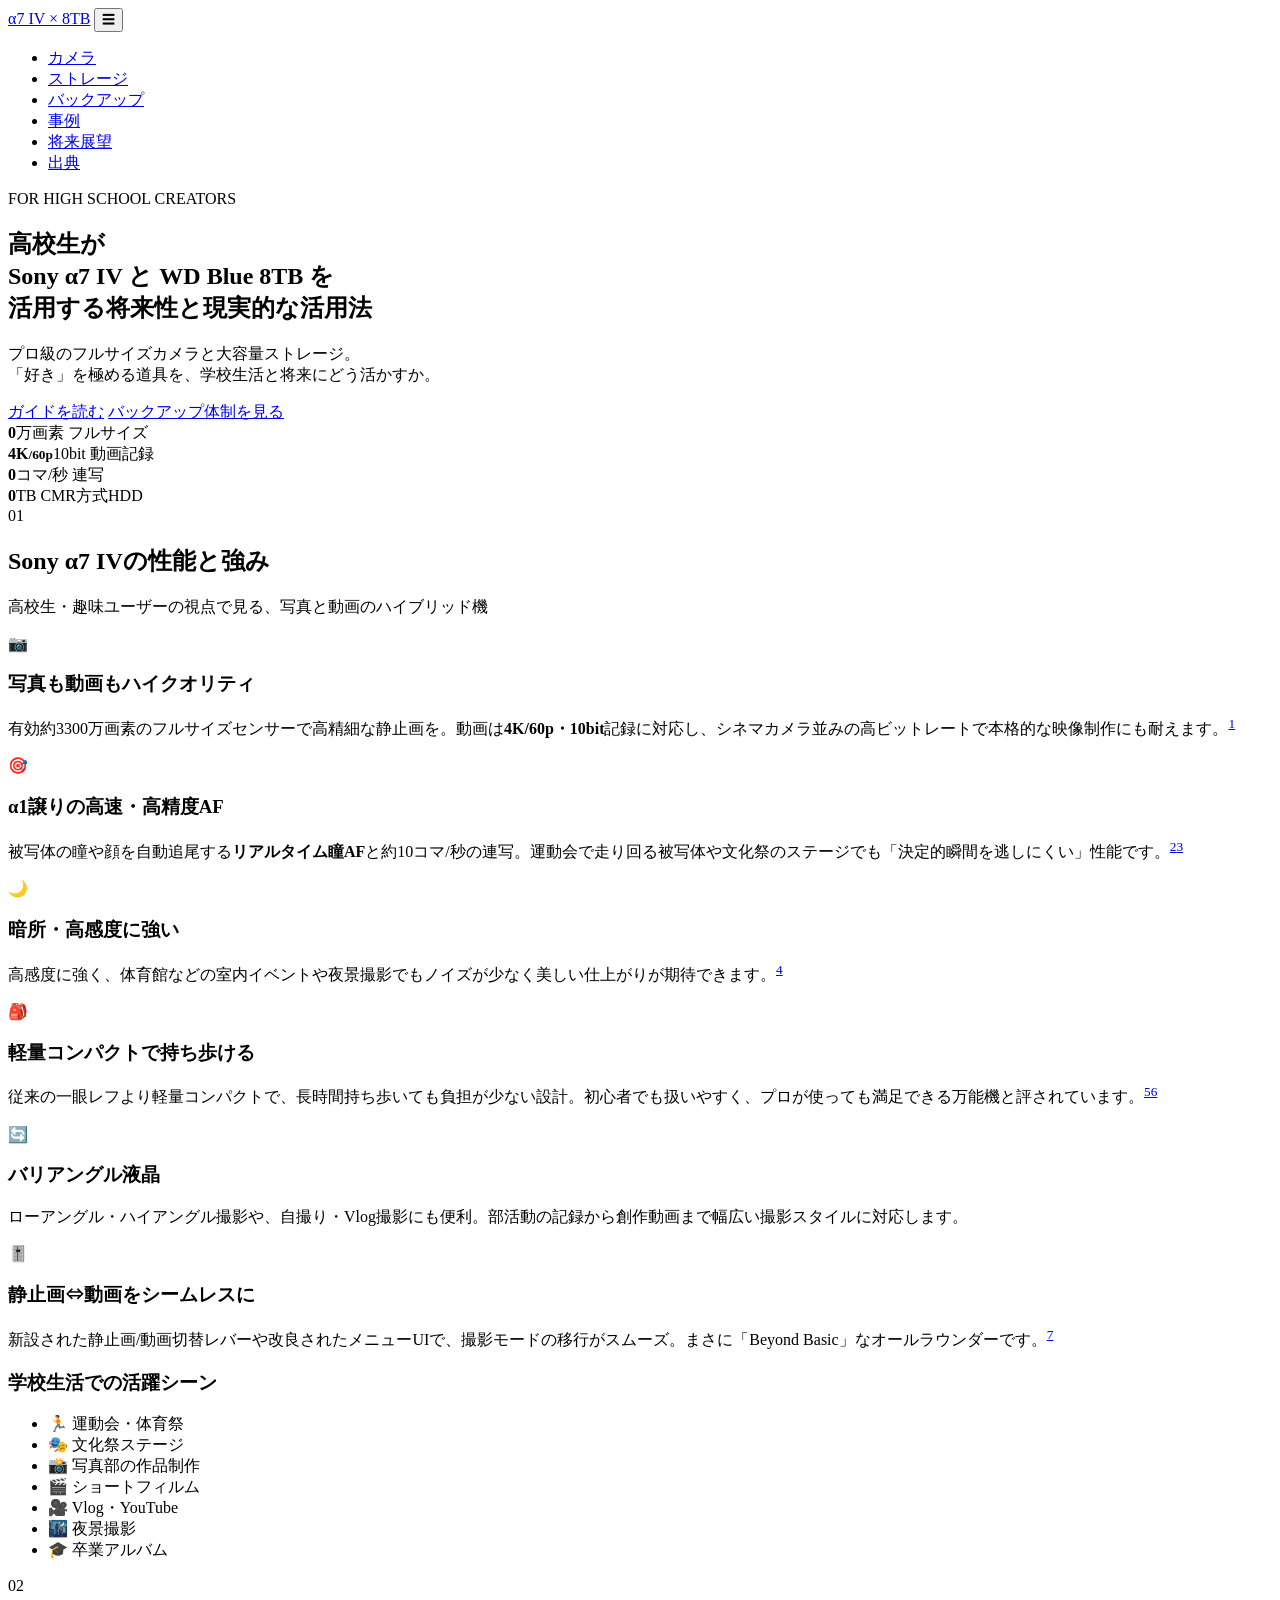
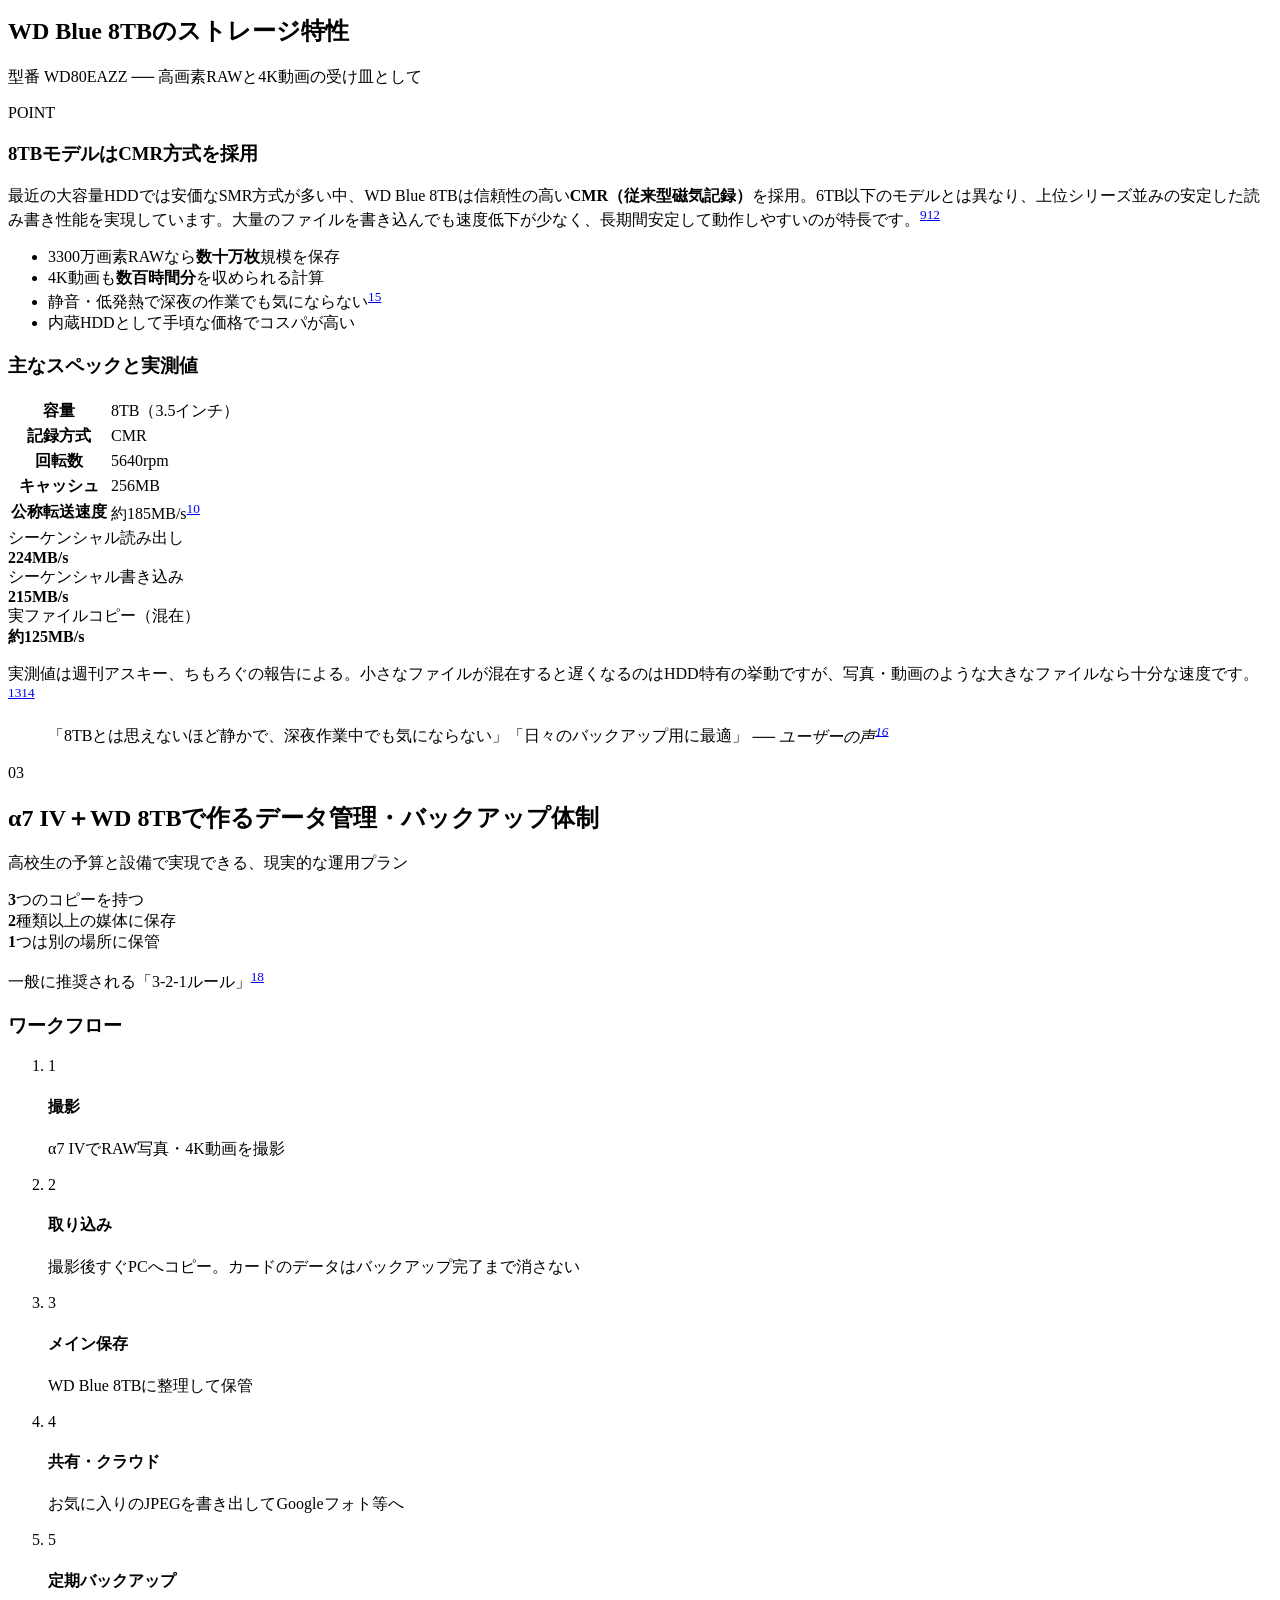
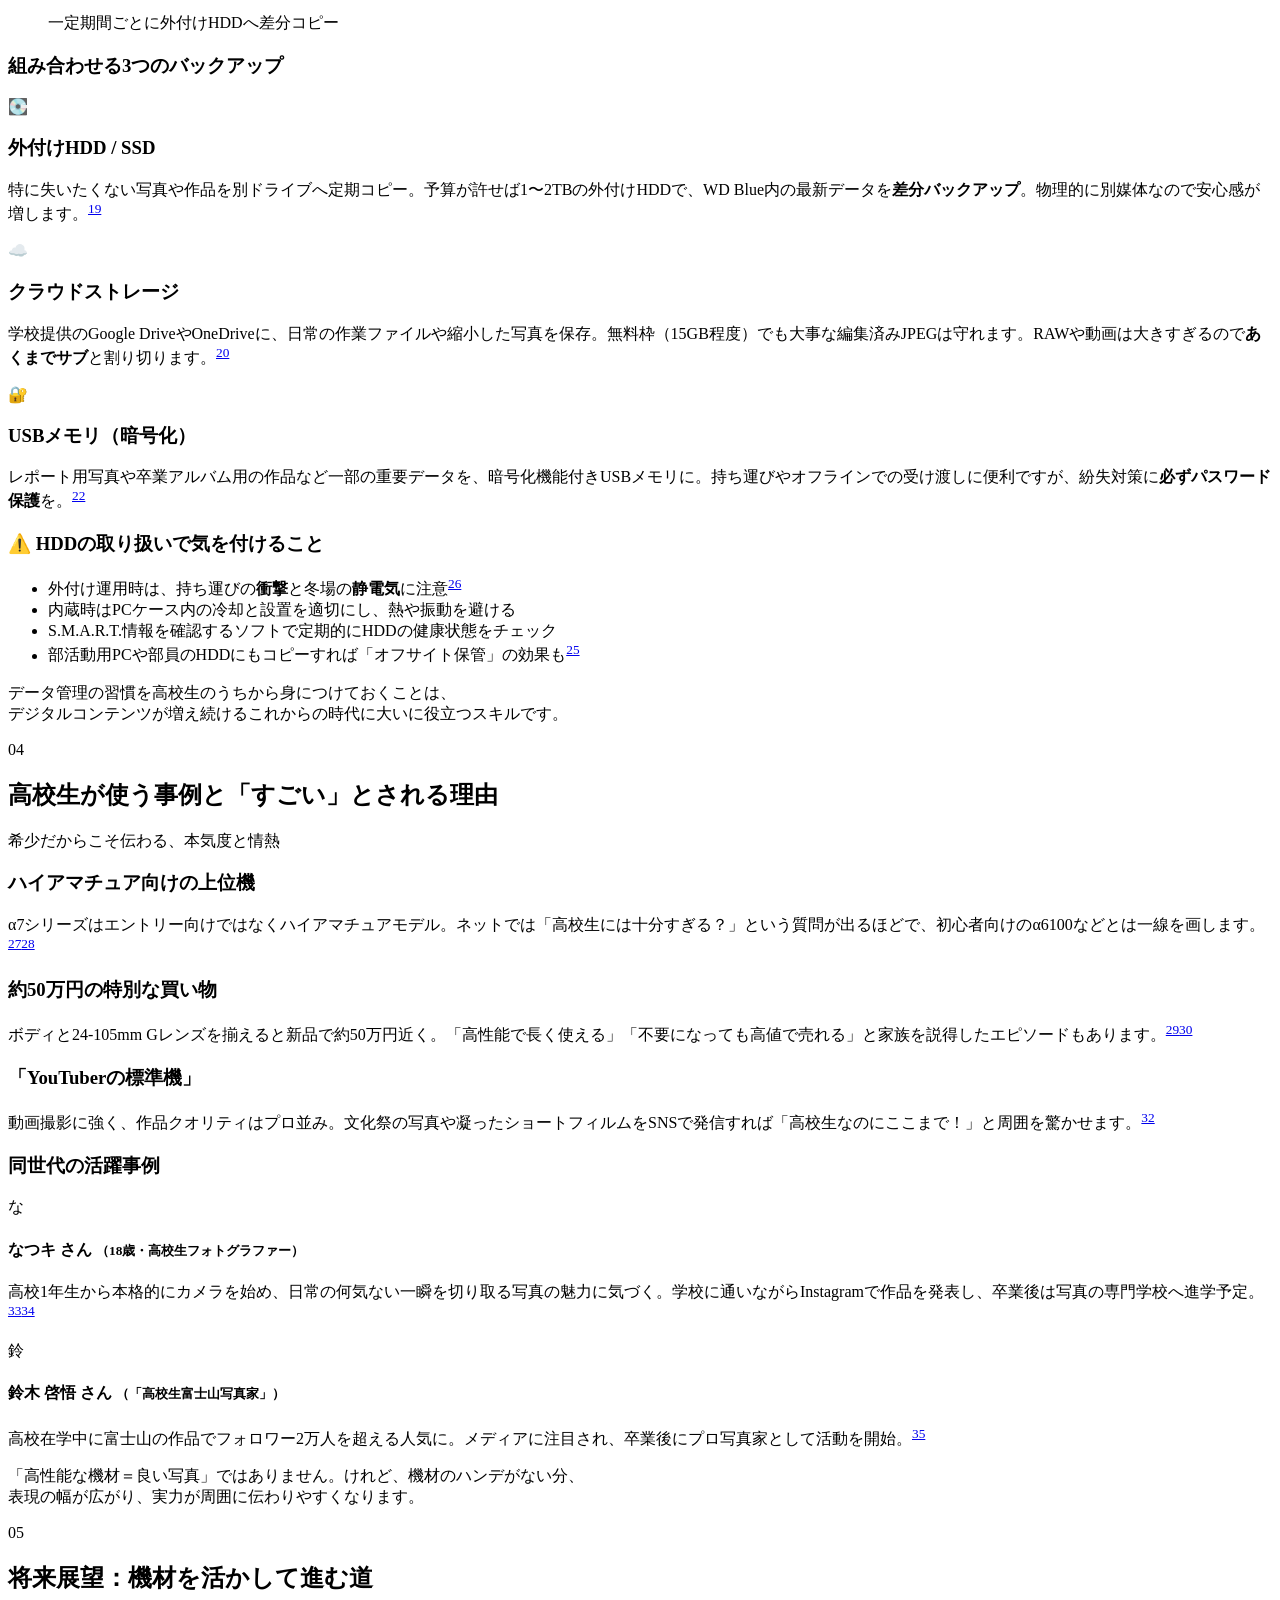
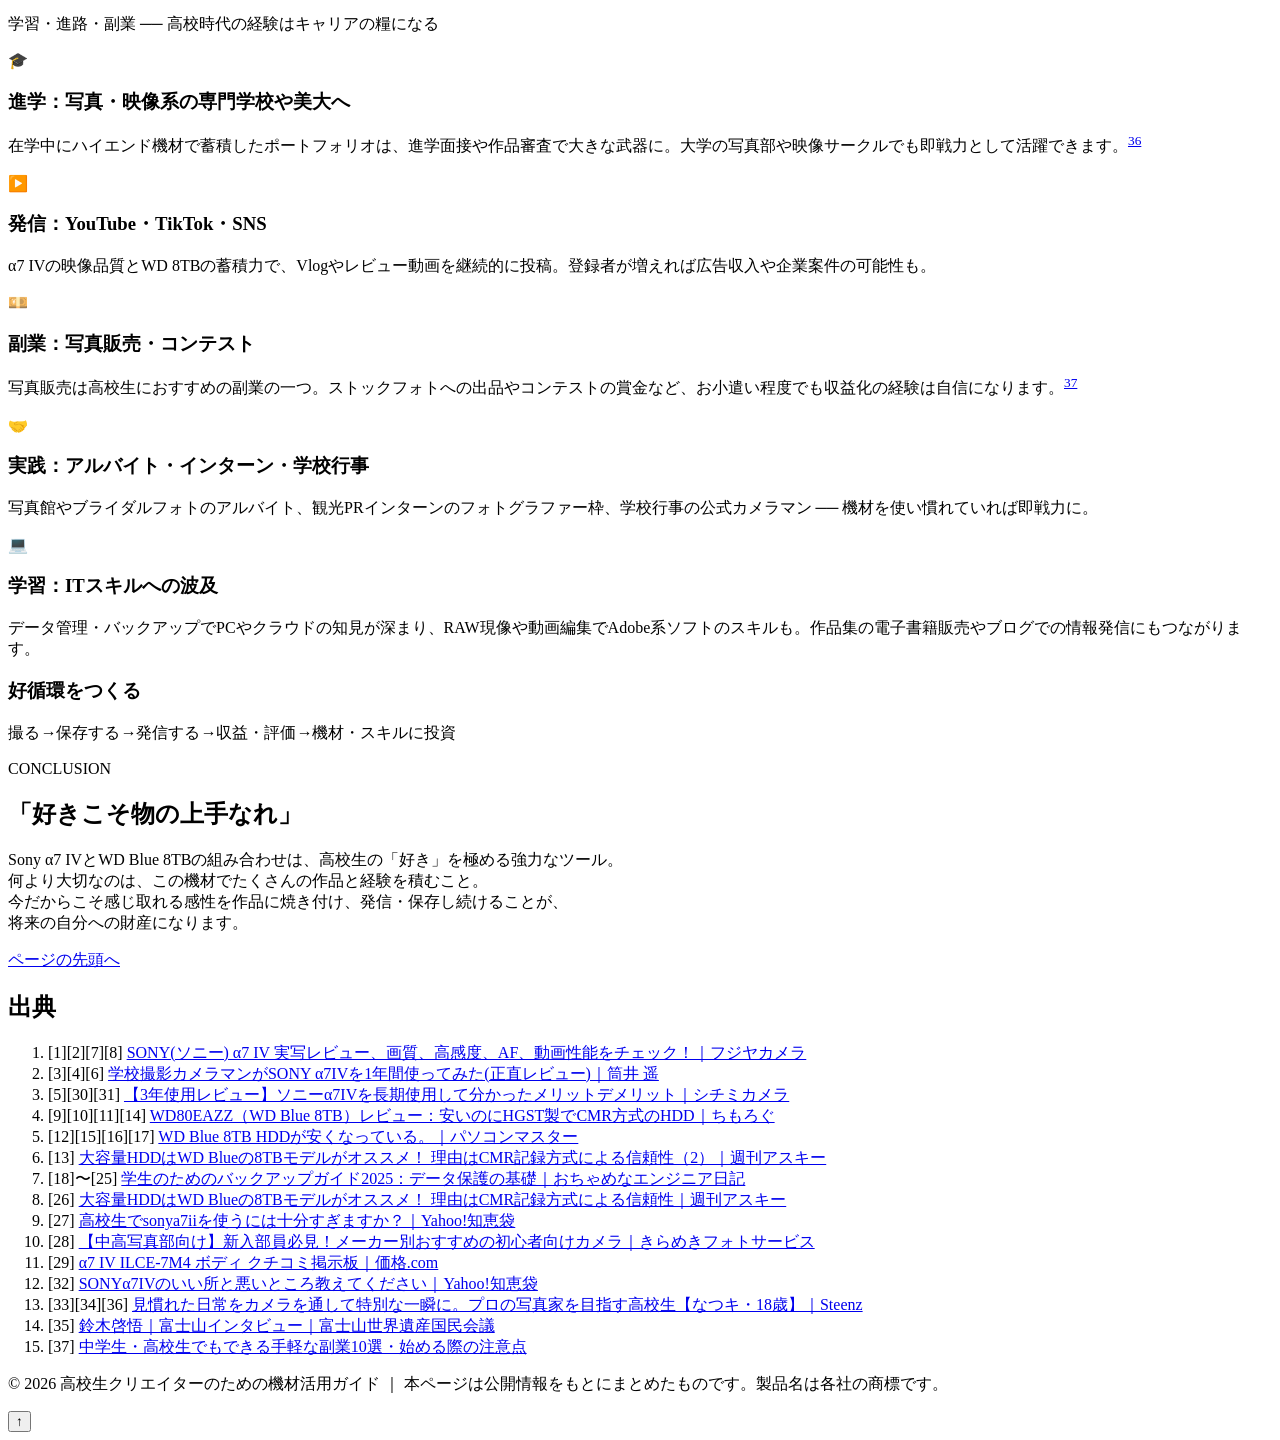
==== agent-c/index.html @ ba1fc716 "chore: import existing workspace and add auto-commit system" ====
<!DOCTYPE html>
<html lang="ja">
<head>
  <meta charset="UTF-8" />
  <meta name="viewport" content="width=device-width, initial-scale=1.0" />
  <title>高校生 × Sony α7 IV × WD Blue 8TB ｜ 将来性と現実的な活用法</title>
  <meta name="description" content="高校生がSony α7 IVとWD Blue 8TBを活用する将来性と、データ管理・バックアップ・進路・副業までの現実的な活用法をまとめたガイド。" />
  <link rel="preconnect" href="https://fonts.googleapis.com" />
  <link rel="preconnect" href="https://fonts.gstatic.com" crossorigin />
  <link href="https://fonts.googleapis.com/css2?family=Noto+Sans+JP:wght@400;500;700;900&family=Inter:wght@400;600;800&display=swap" rel="stylesheet" />
  <link rel="stylesheet" href="css/style.css" />
</head>
<body>
  <header class="site-header" id="top">
    <nav class="nav">
      <a href="#top" class="logo">α7 IV <span>×</span> 8TB</a>
      <button class="nav-toggle" aria-label="メニューを開く" aria-expanded="false">☰</button>
      <ul class="nav-links">
        <li><a href="#camera">カメラ</a></li>
        <li><a href="#storage">ストレージ</a></li>
        <li><a href="#backup">バックアップ</a></li>
        <li><a href="#cases">事例</a></li>
        <li><a href="#future">将来展望</a></li>
        <li><a href="#sources">出典</a></li>
      </ul>
    </nav>
  </header>

  <section class="hero">
    <div class="hero-bg" aria-hidden="true"><div class="aperture"></div></div>
    <div class="hero-inner reveal">
      <p class="eyebrow">FOR HIGH SCHOOL CREATORS</p>
      <h1>高校生が<br /><span class="grad">Sony α7 IV</span> と <span class="grad">WD Blue 8TB</span> を<br />活用する将来性と現実的な活用法</h1>
      <p class="lead">プロ級のフルサイズカメラと大容量ストレージ。<br />「好き」を極める道具を、学校生活と将来にどう活かすか。</p>
      <div class="hero-cta">
        <a href="#camera" class="btn btn-primary">ガイドを読む</a>
        <a href="#backup" class="btn btn-ghost">バックアップ体制を見る</a>
      </div>
    </div>
    <div class="stats reveal">
      <div class="stat"><strong data-count="3300">0</strong><span>万画素 フルサイズ</span></div>
      <div class="stat"><strong>4K<small>/60p</small></strong><span>10bit 動画記録</span></div>
      <div class="stat"><strong data-count="10">0</strong><span>コマ/秒 連写</span></div>
      <div class="stat"><strong data-count="8">0</strong><span>TB CMR方式HDD</span></div>
    </div>
  </section>

  <section class="section" id="camera">
    <div class="container">
      <div class="section-head reveal">
        <span class="num">01</span>
        <h2>Sony α7 IVの性能と強み</h2>
        <p>高校生・趣味ユーザーの視点で見る、写真と動画のハイブリッド機</p>
      </div>
      <div class="grid-3">
        <article class="card reveal"><div class="icon">📷</div><h3>写真も動画もハイクオリティ</h3><p>有効約3300万画素のフルサイズセンサーで高精細な静止画を。動画は<strong>4K/60p・10bit</strong>記録に対応し、シネマカメラ並みの高ビットレートで本格的な映像制作にも耐えます。<sup><a href="#src-1">1</a></sup></p></article>
        <article class="card reveal"><div class="icon">🎯</div><h3>α1譲りの高速・高精度AF</h3><p>被写体の瞳や顔を自動追尾する<strong>リアルタイム瞳AF</strong>と約10コマ/秒の連写。運動会で走り回る被写体や文化祭のステージでも「決定的瞬間を逃しにくい」性能です。<sup><a href="#src-1">2</a></sup><sup><a href="#src-3">3</a></sup></p></article>
        <article class="card reveal"><div class="icon">🌙</div><h3>暗所・高感度に強い</h3><p>高感度に強く、体育館などの室内イベントや夜景撮影でもノイズが少なく美しい仕上がりが期待できます。<sup><a href="#src-3">4</a></sup></p></article>
        <article class="card reveal"><div class="icon">🎒</div><h3>軽量コンパクトで持ち歩ける</h3><p>従来の一眼レフより軽量コンパクトで、長時間持ち歩いても負担が少ない設計。初心者でも扱いやすく、プロが使っても満足できる万能機と評されています。<sup><a href="#src-5">5</a></sup><sup><a href="#src-3">6</a></sup></p></article>
        <article class="card reveal"><div class="icon">🔄</div><h3>バリアングル液晶</h3><p>ローアングル・ハイアングル撮影や、自撮り・Vlog撮影にも便利。部活動の記録から創作動画まで幅広い撮影スタイルに対応します。</p></article>
        <article class="card reveal"><div class="icon">🎚️</div><h3>静止画⇔動画をシームレスに</h3><p>新設された静止画/動画切替レバーや改良されたメニューUIで、撮影モードの移行がスムーズ。まさに「Beyond Basic」なオールラウンダーです。<sup><a href="#src-1">7</a></sup></p></article>
      </div>
      <div class="usecase reveal">
        <h3>学校生活での活躍シーン</h3>
        <ul class="tags">
          <li>🏃 運動会・体育祭</li><li>🎭 文化祭ステージ</li><li>📸 写真部の作品制作</li><li>🎬 ショートフィルム</li><li>🎥 Vlog・YouTube</li><li>🌃 夜景撮影</li><li>🎓 卒業アルバム</li>
        </ul>
      </div>
    </div>
  </section>

  <section class="section alt" id="storage">
    <div class="container">
      <div class="section-head reveal">
        <span class="num">02</span>
        <h2>WD Blue 8TBのストレージ特性</h2>
        <p>型番 WD80EAZZ ── 高画素RAWと4K動画の受け皿として</p>
      </div>
      <div class="split">
        <div class="reveal">
          <div class="highlight-box">
            <span class="badge">POINT</span>
            <h3>8TBモデルは<span class="grad">CMR方式</span>を採用</h3>
            <p>最近の大容量HDDでは安価なSMR方式が多い中、WD Blue 8TBは信頼性の高い<strong>CMR（従来型磁気記録）</strong>を採用。6TB以下のモデルとは異なり、上位シリーズ並みの安定した読み書き性能を実現しています。大量のファイルを書き込んでも速度低下が少なく、長期間安定して動作しやすいのが特長です。<sup><a href="#src-9">9</a></sup><sup><a href="#src-12">12</a></sup></p>
          </div>
          <ul class="checklist">
            <li>3300万画素RAWなら<strong>数十万枚</strong>規模を保存</li>
            <li>4K動画も<strong>数百時間分</strong>を収められる計算</li>
            <li>静音・低発熱で深夜の作業でも気にならない<sup><a href="#src-12">15</a></sup></li>
            <li>内蔵HDDとして手頃な価格でコスパが高い</li>
          </ul>
        </div>
        <div class="spec reveal">
          <h3>主なスペックと実測値</h3>
          <table><tbody>
            <tr><th>容量</th><td>8TB（3.5インチ）</td></tr>
            <tr><th>記録方式</th><td>CMR</td></tr>
            <tr><th>回転数</th><td>5640rpm</td></tr>
            <tr><th>キャッシュ</th><td>256MB</td></tr>
            <tr><th>公称転送速度</th><td>約185MB/s<sup><a href="#src-9">10</a></sup></td></tr>
          </tbody></table>
          <div class="bars">
            <div class="bar-row"><span>シーケンシャル読み出し</span><div class="bar"><i style="--w:100%"></i></div><b>224MB/s</b></div>
            <div class="bar-row"><span>シーケンシャル書き込み</span><div class="bar"><i style="--w:96%"></i></div><b>215MB/s</b></div>
            <div class="bar-row"><span>実ファイルコピー（混在）</span><div class="bar"><i style="--w:56%"></i></div><b>約125MB/s</b></div>
          </div>
          <p class="note">実測値は週刊アスキー、ちもろぐの報告による。小さなファイルが混在すると遅くなるのはHDD特有の挙動ですが、写真・動画のような大きなファイルなら十分な速度です。<sup><a href="#src-13">13</a></sup><sup><a href="#src-9">14</a></sup></p>
        </div>
      </div>
      <blockquote class="quote reveal">
        「8TBとは思えないほど静かで、深夜作業中でも気にならない」「日々のバックアップ用に最適」
        <cite>── ユーザーの声<sup><a href="#src-12">16</a></sup></cite>
      </blockquote>
    </div>
  </section>

  <section class="section" id="backup">
    <div class="container">
      <div class="section-head reveal">
        <span class="num">03</span>
        <h2>α7 IV＋WD 8TBで作るデータ管理・バックアップ体制</h2>
        <p>高校生の予算と設備で実現できる、現実的な運用プラン</p>
      </div>
      <div class="rule321 reveal">
        <div class="rule-item"><strong>3</strong><span>つのコピーを持つ</span></div>
        <div class="rule-item"><strong>2</strong><span>種類以上の媒体に保存</span></div>
        <div class="rule-item"><strong>1</strong><span>つは別の場所に保管</span></div>
      </div>
      <p class="center small reveal">一般に推奨される「3-2-1ルール」<sup><a href="#src-18">18</a></sup></p>

      <h3 class="sub reveal">ワークフロー</h3>
      <ol class="flow reveal">
        <li><span>1</span><h4>撮影</h4><p>α7 IVでRAW写真・4K動画を撮影</p></li>
        <li><span>2</span><h4>取り込み</h4><p>撮影後すぐPCへコピー。カードのデータはバックアップ完了まで消さない</p></li>
        <li><span>3</span><h4>メイン保存</h4><p>WD Blue 8TBに整理して保管</p></li>
        <li><span>4</span><h4>共有・クラウド</h4><p>お気に入りのJPEGを書き出してGoogleフォト等へ</p></li>
        <li><span>5</span><h4>定期バックアップ</h4><p>一定期間ごとに外付けHDDへ差分コピー</p></li>
      </ol>

      <h3 class="sub reveal">組み合わせる3つのバックアップ</h3>
      <div class="grid-3">
        <article class="card reveal"><div class="icon">💽</div><h3>外付けHDD / SSD</h3><p>特に失いたくない写真や作品を別ドライブへ定期コピー。予算が許せば1〜2TBの外付けHDDで、WD Blue内の最新データを<strong>差分バックアップ</strong>。物理的に別媒体なので安心感が増します。<sup><a href="#src-18">19</a></sup></p></article>
        <article class="card reveal"><div class="icon">☁️</div><h3>クラウドストレージ</h3><p>学校提供のGoogle DriveやOneDriveに、日常の作業ファイルや縮小した写真を保存。無料枠（15GB程度）でも大事な編集済みJPEGは守れます。RAWや動画は大きすぎるので<strong>あくまでサブ</strong>と割り切ります。<sup><a href="#src-18">20</a></sup></p></article>
        <article class="card reveal"><div class="icon">🔐</div><h3>USBメモリ（暗号化）</h3><p>レポート用写真や卒業アルバム用の作品など一部の重要データを、暗号化機能付きUSBメモリに。持ち運びやオフラインでの受け渡しに便利ですが、紛失対策に<strong>必ずパスワード保護</strong>を。<sup><a href="#src-18">22</a></sup></p></article>
      </div>

      <div class="tips reveal">
        <h3>⚠️ HDDの取り扱いで気を付けること</h3>
        <ul>
          <li>外付け運用時は、持ち運びの<strong>衝撃</strong>と冬場の<strong>静電気</strong>に注意<sup><a href="#src-26">26</a></sup></li>
          <li>内蔵時はPCケース内の冷却と設置を適切にし、熱や振動を避ける</li>
          <li>S.M.A.R.T.情報を確認するソフトで定期的にHDDの健康状態をチェック</li>
          <li>部活動用PCや部員のHDDにもコピーすれば「オフサイト保管」の効果も<sup><a href="#src-18">25</a></sup></li>
        </ul>
      </div>
      <p class="message reveal">データ管理の習慣を高校生のうちから身につけておくことは、<br class="pc" />デジタルコンテンツが増え続けるこれからの時代に大いに役立つスキルです。</p>
    </div>
  </section>

  <section class="section alt" id="cases">
    <div class="container">
      <div class="section-head reveal">
        <span class="num">04</span>
        <h2>高校生が使う事例と「すごい」とされる理由</h2>
        <p>希少だからこそ伝わる、本気度と情熱</p>
      </div>
      <div class="grid-3">
        <article class="card reason reveal"><h3>ハイアマチュア向けの上位機</h3><p>α7シリーズはエントリー向けではなくハイアマチュアモデル。ネットでは「高校生には十分すぎる？」という質問が出るほどで、初心者向けのα6100などとは一線を画します。<sup><a href="#src-27">27</a></sup><sup><a href="#src-28">28</a></sup></p></article>
        <article class="card reason reveal"><h3>約50万円の特別な買い物</h3><p>ボディと24-105mm Gレンズを揃えると新品で約50万円近く。「高性能で長く使える」「不要になっても高値で売れる」と家族を説得したエピソードもあります。<sup><a href="#src-29">29</a></sup><sup><a href="#src-5">30</a></sup></p></article>
        <article class="card reason reveal"><h3>「YouTuberの標準機」</h3><p>動画撮影に強く、作品クオリティはプロ並み。文化祭の写真や凝ったショートフィルムをSNSで発信すれば「高校生なのにここまで！」と周囲を驚かせます。<sup><a href="#src-32">32</a></sup></p></article>
      </div>
      <h3 class="sub reveal">同世代の活躍事例</h3>
      <div class="grid-2">
        <article class="profile reveal"><div class="avatar">な</div><div><h4>なつキ さん <small>（18歳・高校生フォトグラファー）</small></h4><p>高校1年生から本格的にカメラを始め、日常の何気ない一瞬を切り取る写真の魅力に気づく。学校に通いながらInstagramで作品を発表し、卒業後は写真の専門学校へ進学予定。<sup><a href="#src-33">33</a></sup><sup><a href="#src-33">34</a></sup></p></div></article>
        <article class="profile reveal"><div class="avatar">鈴</div><div><h4>鈴木 啓悟 さん <small>（「高校生富士山写真家」）</small></h4><p>高校在学中に富士山の作品でフォロワー2万人を超える人気に。メディアに注目され、卒業後にプロ写真家として活動を開始。<sup><a href="#src-35">35</a></sup></p></div></article>
      </div>
      <p class="message reveal">「高性能な機材＝良い写真」ではありません。けれど、機材のハンデがない分、<br class="pc" />表現の幅が広がり、実力が周囲に伝わりやすくなります。</p>
    </div>
  </section>

  <section class="section" id="future">
    <div class="container">
      <div class="section-head reveal">
        <span class="num">05</span>
        <h2>将来展望：機材を活かして進む道</h2>
        <p>学習・進路・副業 ── 高校時代の経験はキャリアの糧になる</p>
      </div>
      <div class="timeline">
        <div class="tl-item reveal"><div class="tl-dot">🎓</div><div class="tl-body"><h3>進学：写真・映像系の専門学校や美大へ</h3><p>在学中にハイエンド機材で蓄積したポートフォリオは、進学面接や作品審査で大きな武器に。大学の写真部や映像サークルでも即戦力として活躍できます。<sup><a href="#src-33">36</a></sup></p></div></div>
        <div class="tl-item reveal"><div class="tl-dot">▶️</div><div class="tl-body"><h3>発信：YouTube・TikTok・SNS</h3><p>α7 IVの映像品質とWD 8TBの蓄積力で、Vlogやレビュー動画を継続的に投稿。登録者が増えれば広告収入や企業案件の可能性も。</p></div></div>
        <div class="tl-item reveal"><div class="tl-dot">💴</div><div class="tl-body"><h3>副業：写真販売・コンテスト</h3><p>写真販売は高校生におすすめの副業の一つ。ストックフォトへの出品やコンテストの賞金など、お小遣い程度でも収益化の経験は自信になります。<sup><a href="#src-37">37</a></sup></p></div></div>
        <div class="tl-item reveal"><div class="tl-dot">🤝</div><div class="tl-body"><h3>実践：アルバイト・インターン・学校行事</h3><p>写真館やブライダルフォトのアルバイト、観光PRインターンのフォトグラファー枠、学校行事の公式カメラマン ── 機材を使い慣れていれば即戦力に。</p></div></div>
        <div class="tl-item reveal"><div class="tl-dot">💻</div><div class="tl-body"><h3>学習：ITスキルへの波及</h3><p>データ管理・バックアップでPCやクラウドの知見が深まり、RAW現像や動画編集でAdobe系ソフトのスキルも。作品集の電子書籍販売やブログでの情報発信にもつながります。</p></div></div>
      </div>
      <div class="cycle reveal">
        <h3>好循環をつくる</h3>
        <div class="cycle-steps"><span>撮る</span><i>→</i><span>保存する</span><i>→</i><span>発信する</span><i>→</i><span>収益・評価</span><i>→</i><span>機材・スキルに投資</span></div>
      </div>
    </div>
  </section>

  <section class="conclusion">
    <div class="container reveal">
      <p class="eyebrow">CONCLUSION</p>
      <h2>「好きこそ物の上手なれ」</h2>
      <p>Sony α7 IVとWD Blue 8TBの組み合わせは、高校生の「好き」を極める強力なツール。<br class="pc" />
      何より大切なのは、この機材でたくさんの作品と経験を積むこと。<br class="pc" />
      今だからこそ感じ取れる感性を作品に焼き付け、発信・保存し続けることが、<br class="pc" />
      将来の自分への財産になります。</p>
      <a href="#top" class="btn btn-primary">ページの先頭へ</a>
    </div>
  </section>

  <section class="section sources" id="sources">
    <div class="container">
      <h2>出典</h2>
      <ol>
        <li id="src-1"><span>[1][2][7][8]</span> <a href="https://www.fujiya-camera.co.jp/blog/detail/info/20220112/" target="_blank" rel="noopener">SONY(ソニー) α7 IV 実写レビュー、画質、高感度、AF、動画性能をチェック！｜フジヤカメラ</a></li>
        <li id="src-3"><span>[3][4][6]</span> <a href="https://note.com/tsut_tsu/n/n96ad604e29bd" target="_blank" rel="noopener">学校撮影カメラマンがSONY α7IVを1年間使ってみた(正直レビュー)｜筒井 遥</a></li>
        <li id="src-5"><span>[5][30][31]</span> <a href="https://shichicame.xsrv.jp/a7iv-review-functioins" target="_blank" rel="noopener">【3年使用レビュー】ソニーα7IVを長期使用して分かったメリットデメリット｜シチミカメラ</a></li>
        <li id="src-9"><span>[9][10][11][14]</span> <a href="https://chimolog.co/bto-hdd-wd80eazz/" target="_blank" rel="noopener">WD80EAZZ（WD Blue 8TB）レビュー：安いのにHGST製でCMR方式のHDD｜ちもろぐ</a></li>
        <li id="src-12"><span>[12][15][16][17]</span> <a href="https://note.com/pcmaster/n/ne319e540aae0" target="_blank" rel="noopener">WD Blue 8TB HDDが安くなっている。｜パソコンマスター</a></li>
        <li id="src-13"><span>[13]</span> <a href="https://weekly.ascii.jp/elem/000/004/077/4077757/2/" target="_blank" rel="noopener">大容量HDDはWD Blueの8TBモデルがオススメ！ 理由はCMR記録方式による信頼性（2）｜週刊アスキー</a></li>
        <li id="src-18"><span>[18]〜[25]</span> <a href="https://www.tech-life-ramen.com/tech/student-backup-guide" target="_blank" rel="noopener">学生のためのバックアップガイド2025：データ保護の基礎｜おちゃめなエンジニア日記</a></li>
        <li id="src-26"><span>[26]</span> <a href="https://weekly.ascii.jp/elem/000/004/077/4077757/" target="_blank" rel="noopener">大容量HDDはWD Blueの8TBモデルがオススメ！ 理由はCMR記録方式による信頼性｜週刊アスキー</a></li>
        <li id="src-27"><span>[27]</span> <a href="https://detail.chiebukuro.yahoo.co.jp/qa/question_detail/q13208141098" target="_blank" rel="noopener">高校生でsonya7iiを使うには十分すぎますか？｜Yahoo!知恵袋</a></li>
        <li id="src-28"><span>[28]</span> <a href="https://kirameki-ps.com/blog/archives/335" target="_blank" rel="noopener">【中高写真部向け】新入部員必見！メーカー別おすすめの初心者向けカメラ｜きらめきフォトサービス</a></li>
        <li id="src-29"><span>[29]</span> <a href="https://bbs.kakaku.com/bbs/K0001403297/SortID=24551339/" target="_blank" rel="noopener">α7 IV ILCE-7M4 ボディ クチコミ掲示板｜価格.com</a></li>
        <li id="src-32"><span>[32]</span> <a href="https://detail.chiebukuro.yahoo.co.jp/qa/question_detail/q10320289305" target="_blank" rel="noopener">SONYα7IVのいい所と悪いところ教えてください｜Yahoo!知恵袋</a></li>
        <li id="src-33"><span>[33][34][36]</span> <a href="https://steenz.jp/10438/" target="_blank" rel="noopener">見慣れた日常をカメラを通して特別な一瞬に。プロの写真家を目指す高校生【なつキ・18歳】｜Steenz</a></li>
        <li id="src-35"><span>[35]</span> <a href="https://www.mtfuji.or.jp/thought/interview/vol105" target="_blank" rel="noopener">鈴木啓悟｜富士山インタビュー｜富士山世界遺産国民会議</a></li>
        <li id="src-37"><span>[37]</span> <a href="https://agent-network.com/bitwork/recommend250" target="_blank" rel="noopener">中学生・高校生でもできる手軽な副業10選・始める際の注意点</a></li>
      </ol>
    </div>
  </section>

  <footer class="footer">
    <p>© 2026 高校生クリエイターのための機材活用ガイド ｜ 本ページは公開情報をもとにまとめたものです。製品名は各社の商標です。</p>
  </footer>

  <button class="to-top" aria-label="ページの先頭へ">↑</button>
  <script src="js/main.js"></script>
</body>
</html>
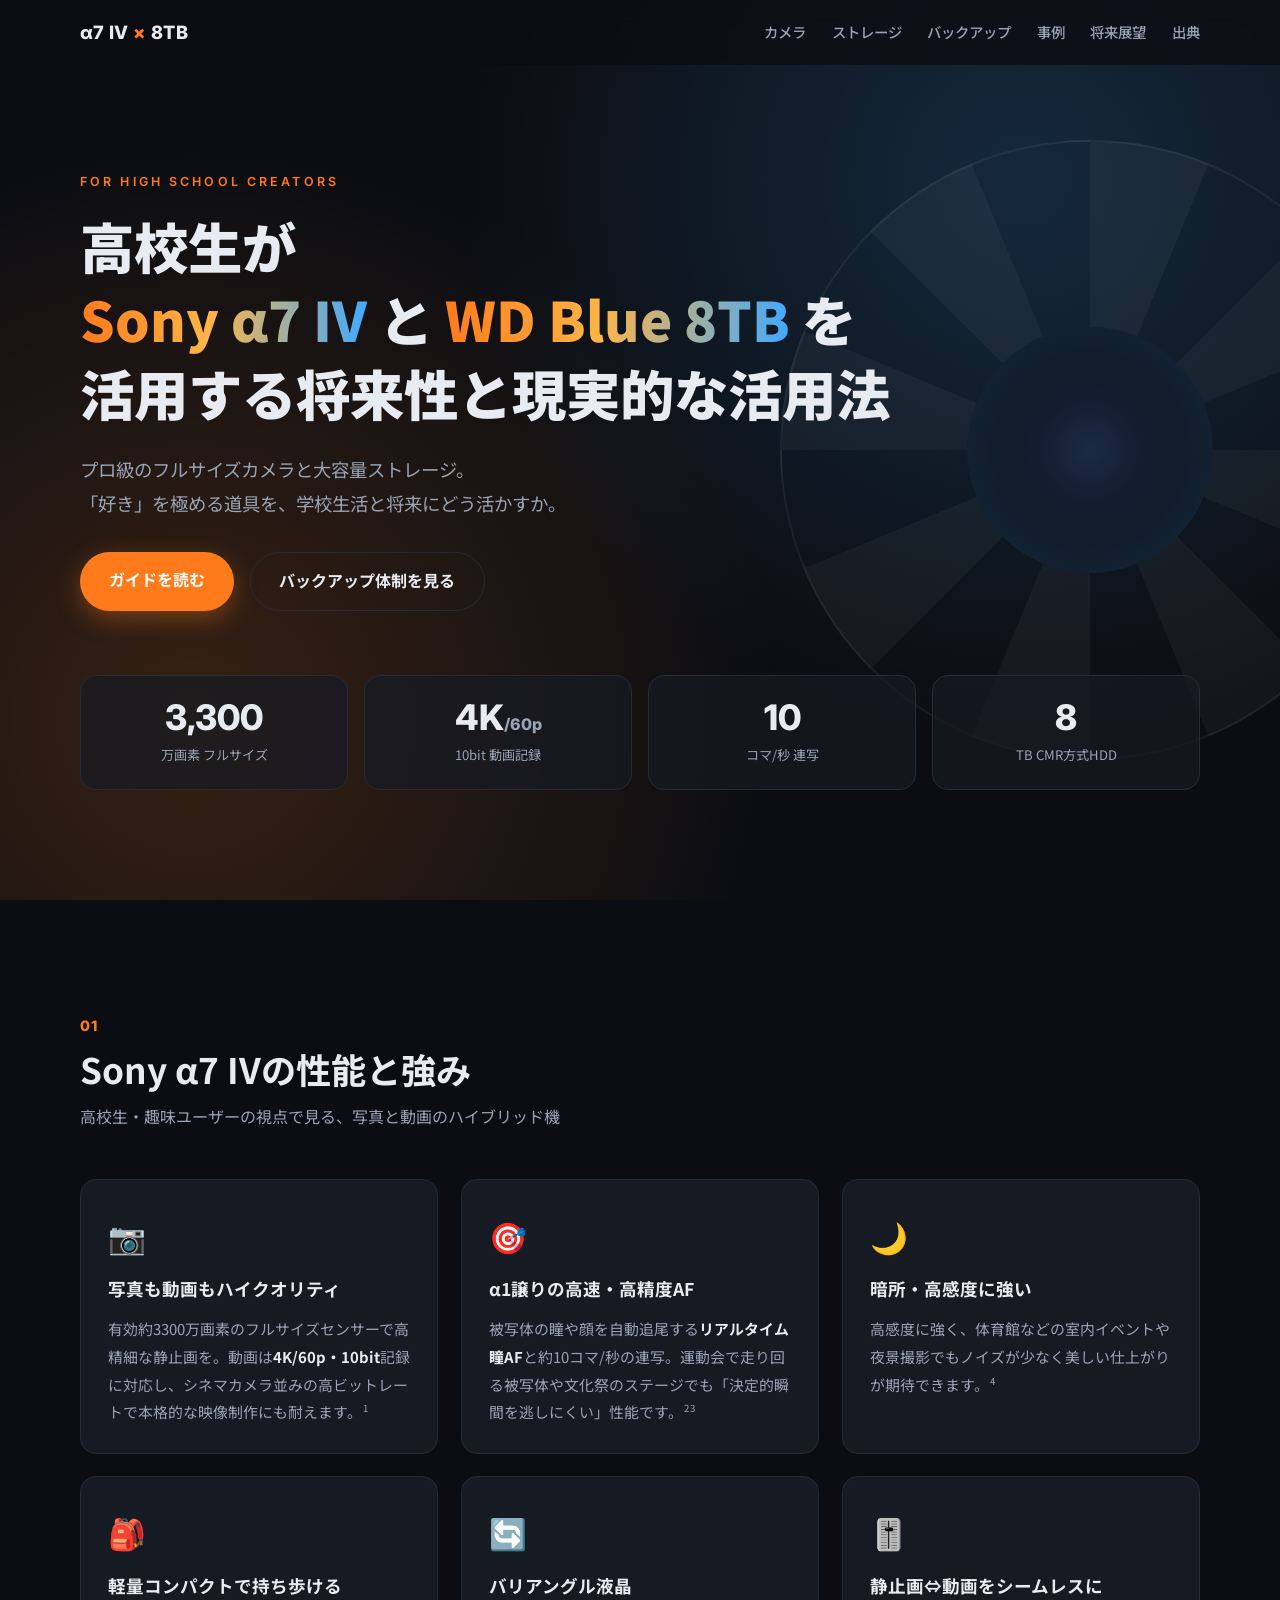
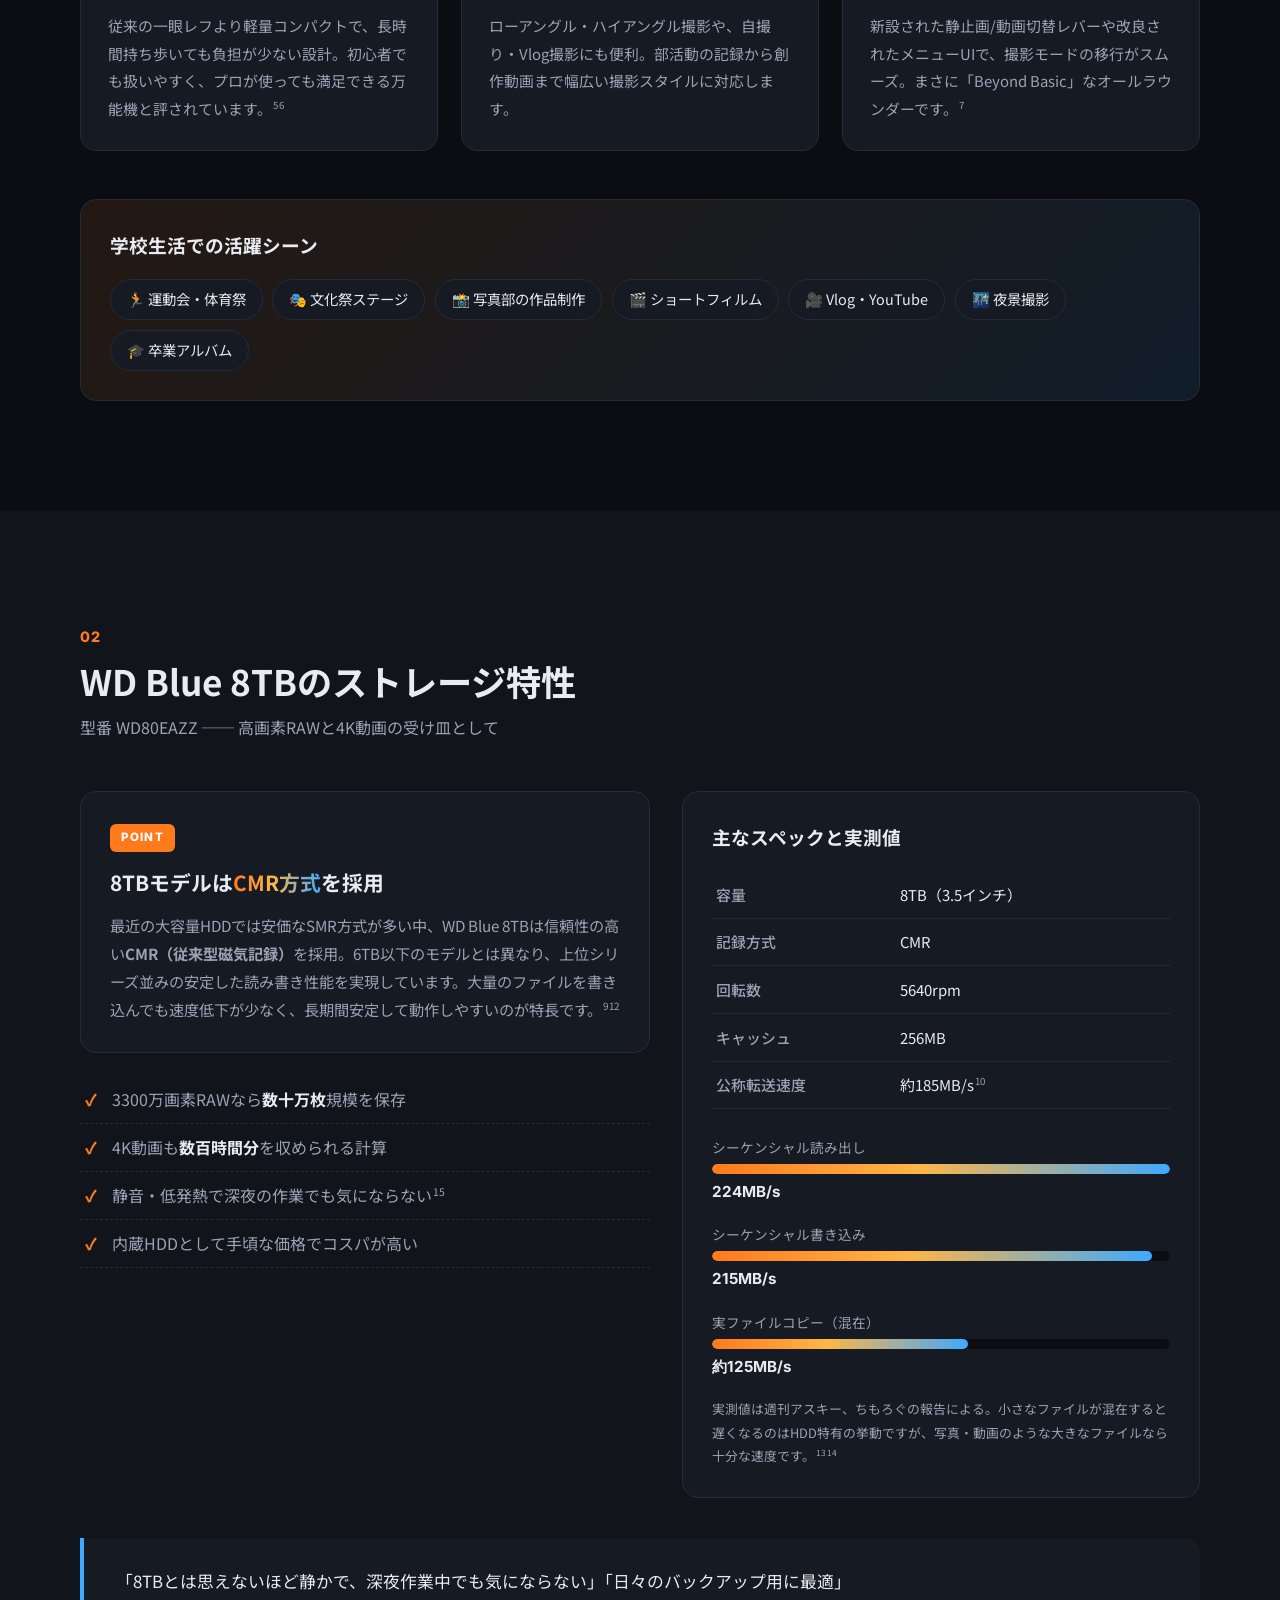
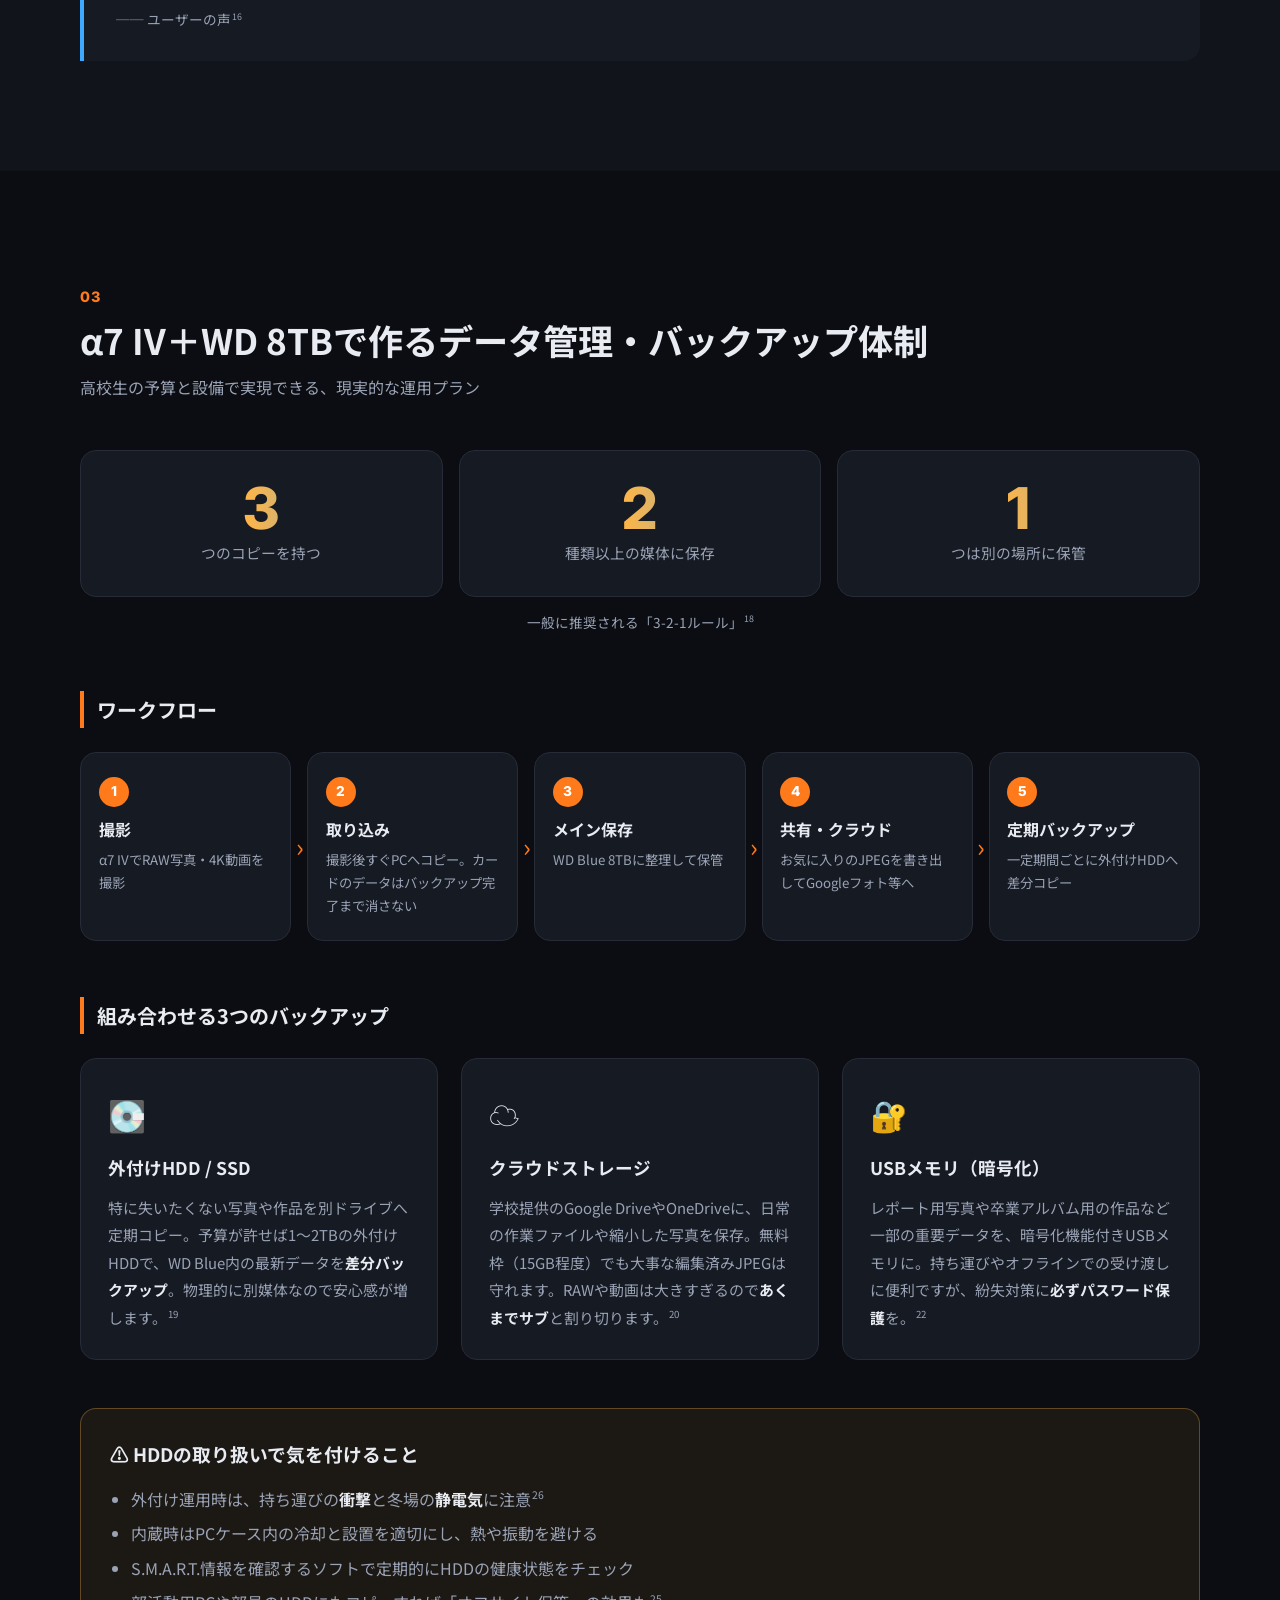
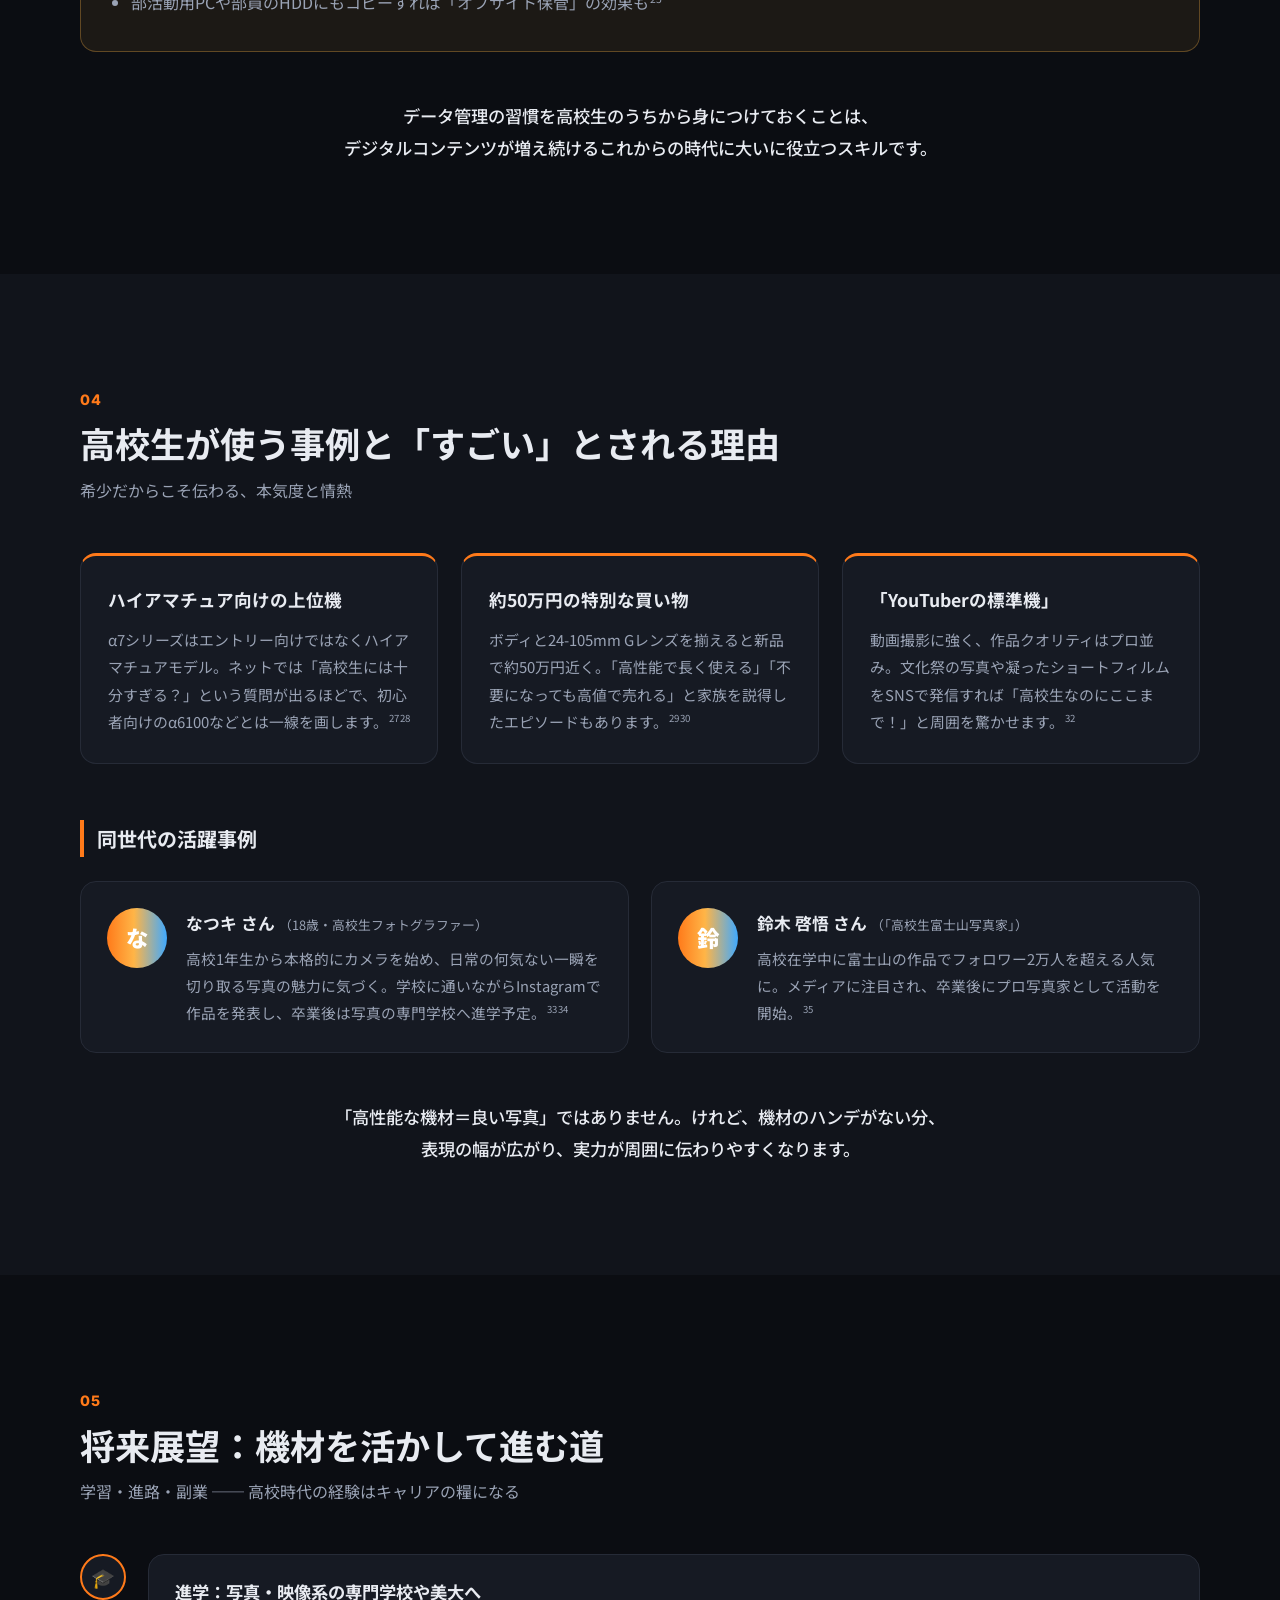
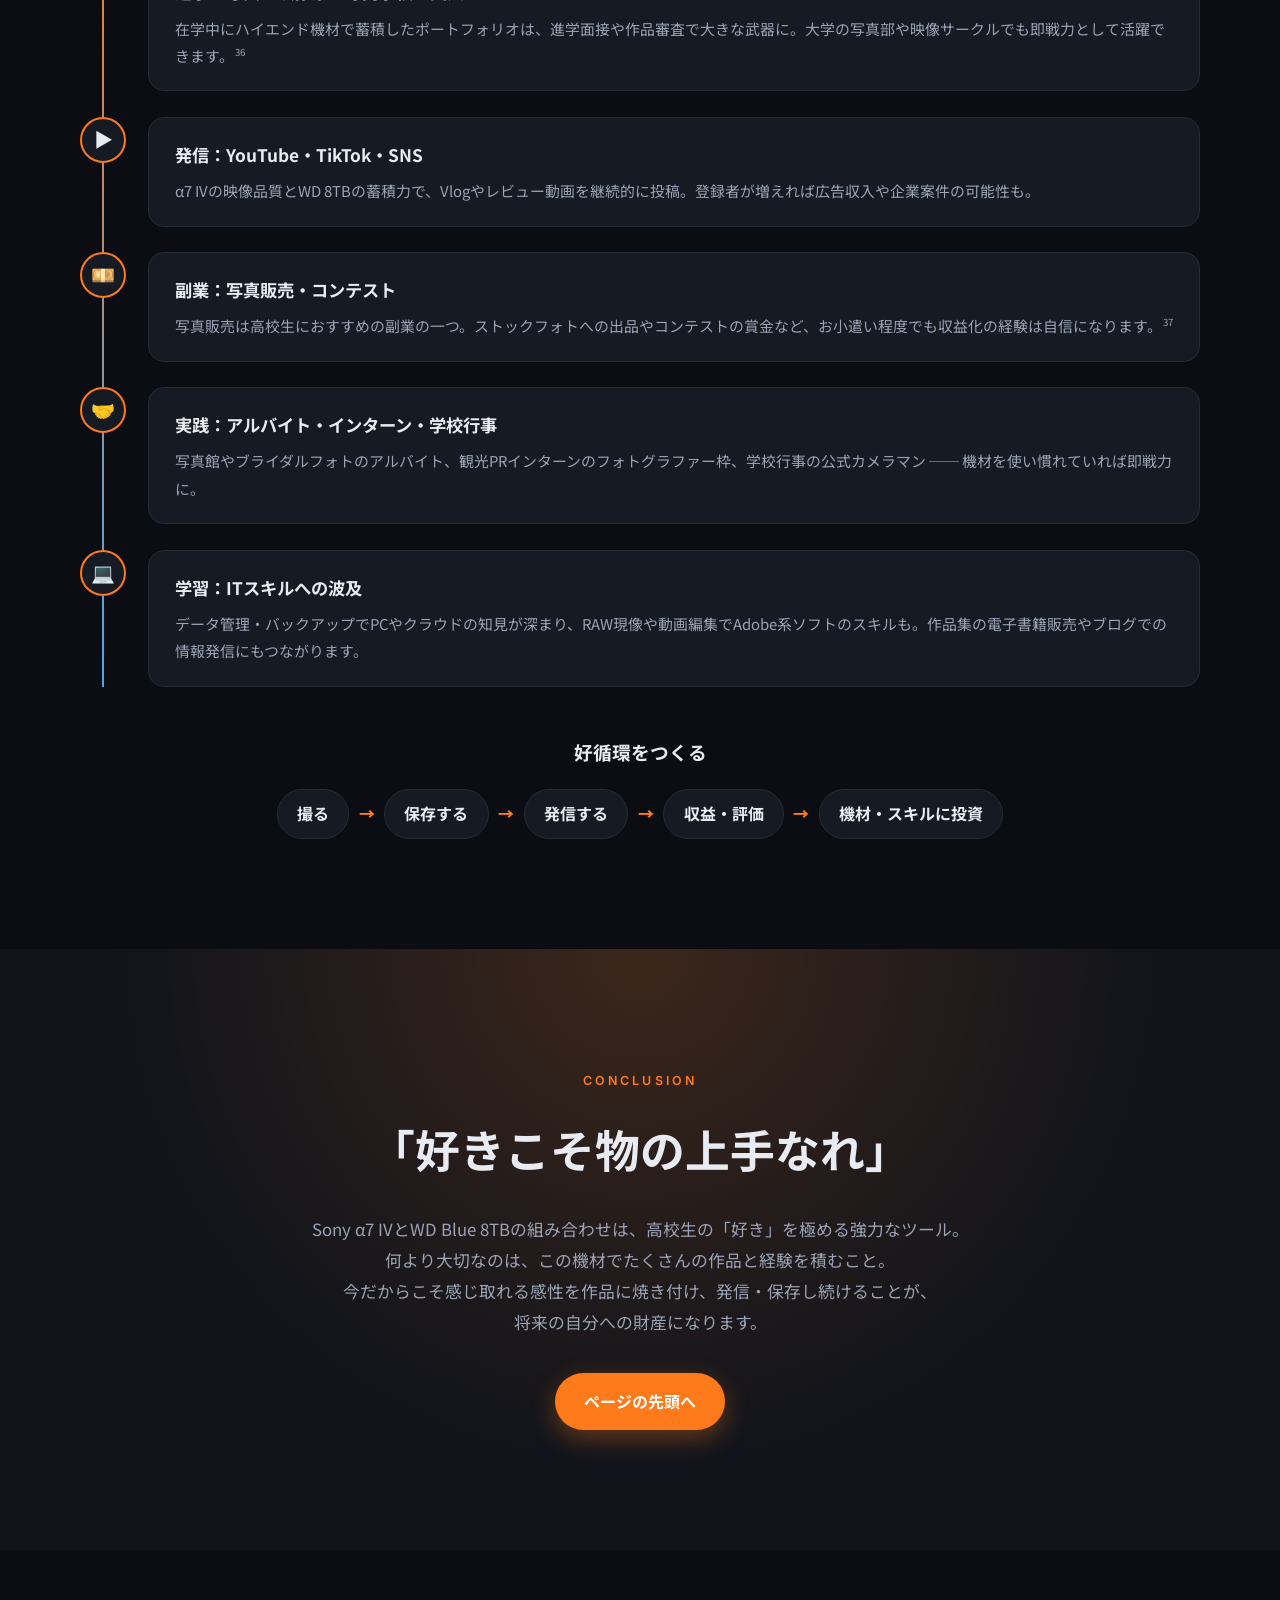
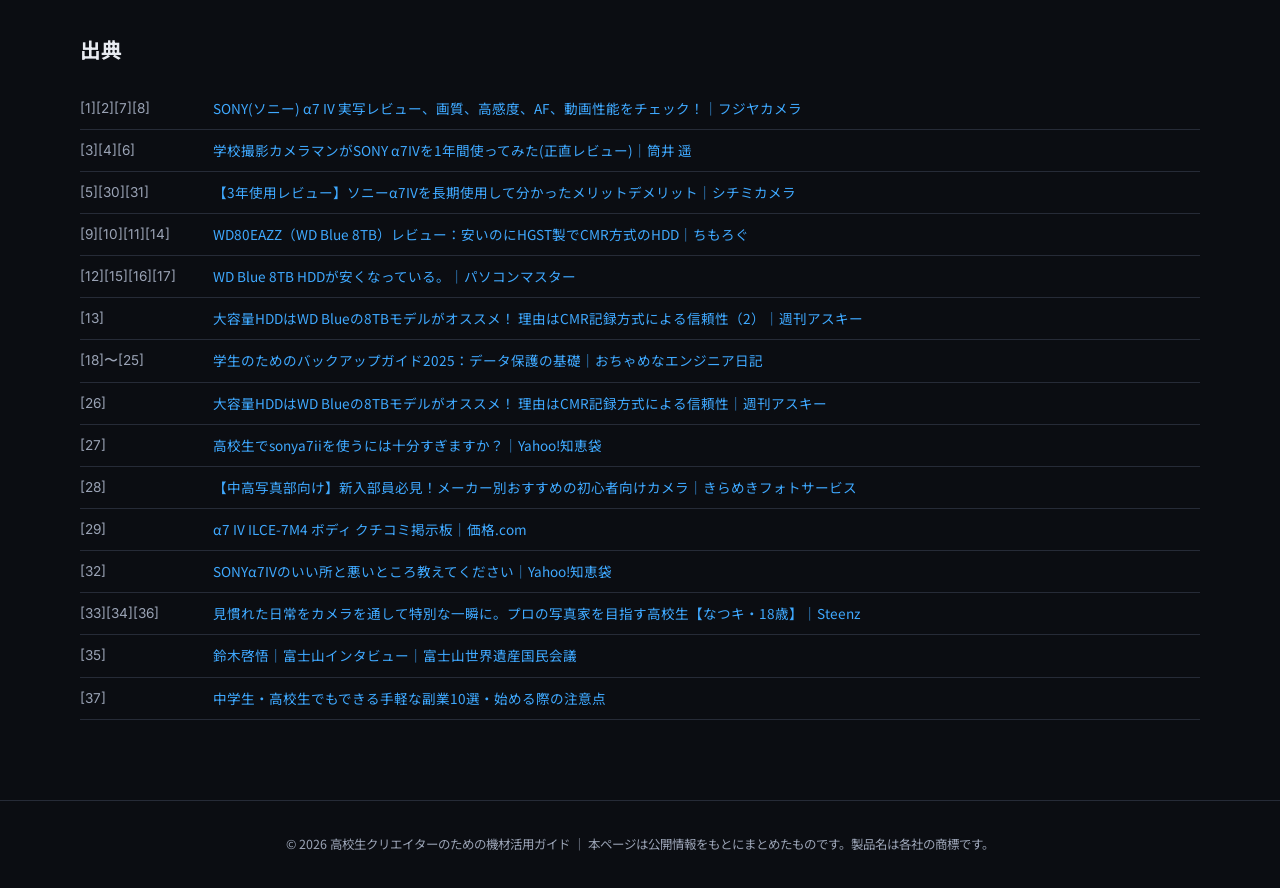
==== commit c0daa6de: "feat(agent-c): α7 IV × WD Blue 8TB 活用ガイドサイト（サブエージェントC版） PDF「高校生がSony α7 IVとWD Blue 8TBを活用する将来性と現実的な活" ====
--- a/agent-c/index.html
+++ b/agent-c/index.html
@@ -8,6 +8,7 @@
   <link rel="preconnect" href="https://fonts.googleapis.com" />
   <link rel="preconnect" href="https://fonts.gstatic.com" crossorigin />
   <link href="https://fonts.googleapis.com/css2?family=Noto+Sans+JP:wght@400;500;700;900&family=Inter:wght@400;600;800&display=swap" rel="stylesheet" />
+  <link rel="icon" href="data:image/svg+xml,<svg xmlns=%22http://www.w3.org/2000/svg%22 viewBox=%220 0 100 100%22><text y=%22.9em%22 font-size=%2290%22>📷</text></svg>" />
   <link rel="stylesheet" href="css/style.css" />
 </head>
 <body>
--- a/agent-c/css/style.css
+++ b/agent-c/css/style.css
@@ -0,0 +1,215 @@
+:root {
+  --bg: #0b0d12;
+  --bg2: #11141b;
+  --card: #161a23;
+  --line: #262b37;
+  --text: #e8ebf1;
+  --muted: #9aa3b5;
+  --accent: #ff7a1a;
+  --accent2: #3fa9ff;
+  --grad: linear-gradient(90deg, #ff7a1a, #ffb547 45%, #3fa9ff);
+  --radius: 16px;
+}
+* { box-sizing: border-box; margin: 0; padding: 0; }
+html { scroll-behavior: smooth; scroll-padding-top: 72px; }
+body {
+  font-family: "Noto Sans JP", "Inter", system-ui, sans-serif;
+  background: var(--bg);
+  color: var(--text);
+  line-height: 1.85;
+  -webkit-font-smoothing: antialiased;
+}
+a { color: var(--accent2); text-decoration: none; }
+a:hover { text-decoration: underline; }
+sup { font-size: .65em; margin-left: 1px; }
+sup a { color: var(--muted); }
+.container { width: min(1120px, 92%); margin: 0 auto; }
+.grad { background: var(--grad); -webkit-background-clip: text; background-clip: text; color: transparent; }
+@media (max-width: 720px) { .pc { display: none; } }
+
+/* Header */
+.site-header {
+  position: fixed; inset: 0 0 auto 0; z-index: 50;
+  background: rgba(11, 13, 18, .75); backdrop-filter: blur(12px);
+  border-bottom: 1px solid transparent; transition: border-color .3s;
+}
+.site-header.scrolled { border-color: var(--line); }
+.nav { width: min(1120px, 92%); margin: 0 auto; height: 64px; display: flex; align-items: center; justify-content: space-between; }
+.logo { font-family: Inter, sans-serif; font-weight: 800; color: var(--text); font-size: 1.15rem; letter-spacing: .02em; }
+.logo span { color: var(--accent); }
+.logo:hover { text-decoration: none; }
+.nav-links { display: flex; gap: 1.6rem; list-style: none; }
+.nav-links a { color: var(--muted); font-size: .9rem; font-weight: 500; }
+.nav-links a:hover { color: var(--text); text-decoration: none; }
+.nav-toggle { display: none; background: none; border: 0; color: var(--text); font-size: 1.5rem; cursor: pointer; }
+@media (max-width: 820px) {
+  .nav-toggle { display: block; }
+  .nav-links {
+    position: absolute; top: 64px; left: 0; right: 0; flex-direction: column; gap: 0;
+    background: var(--bg2); border-bottom: 1px solid var(--line);
+    max-height: 0; overflow: hidden; transition: max-height .3s;
+  }
+  .nav-links.open { max-height: 400px; }
+  .nav-links a { display: block; padding: .9rem 4%; }
+}
+
+/* Hero */
+.hero { position: relative; min-height: 100vh; display: flex; flex-direction: column; justify-content: center; padding: 120px 4% 60px; overflow: hidden; }
+.hero-bg { position: absolute; inset: 0; z-index: 0;
+  background:
+    radial-gradient(circle at 80% 20%, rgba(63,169,255,.18), transparent 45%),
+    radial-gradient(circle at 15% 80%, rgba(255,122,26,.18), transparent 45%);
+}
+.aperture {
+  position: absolute; right: -120px; top: 50%; width: 620px; height: 620px; transform: translateY(-50%);
+  border-radius: 50%;
+  background: repeating-conic-gradient(from 0deg, rgba(255,255,255,.04) 0 22.5deg, rgba(255,255,255,0) 22.5deg 45deg);
+  border: 2px solid rgba(255,255,255,.06);
+  animation: spin 60s linear infinite;
+}
+.aperture::after {
+  content: ""; position: absolute; inset: 30%; border-radius: 50%;
+  background: radial-gradient(circle, #1a2a44 0%, #0b0d12 70%);
+  box-shadow: 0 0 80px rgba(63,169,255,.25) inset;
+}
+@keyframes spin { to { transform: translateY(-50%) rotate(360deg); } }
+.hero-inner { position: relative; z-index: 1; width: min(1120px, 100%); margin: 0 auto; }
+.eyebrow { font-family: Inter, sans-serif; letter-spacing: .25em; font-size: .78rem; color: var(--accent); font-weight: 600; margin-bottom: 1rem; }
+.hero h1 { font-size: clamp(1.8rem, 4.6vw, 3.4rem); line-height: 1.35; font-weight: 900; margin-bottom: 1.4rem; }
+.lead { color: var(--muted); font-size: clamp(1rem, 1.6vw, 1.15rem); margin-bottom: 2rem; }
+.hero-cta { display: flex; gap: 1rem; flex-wrap: wrap; }
+.btn { display: inline-block; padding: .85rem 1.8rem; border-radius: 999px; font-weight: 700; transition: transform .2s, box-shadow .2s, background .2s; }
+.btn:hover { text-decoration: none; transform: translateY(-2px); }
+.btn-primary { background: var(--accent); color: #fff; box-shadow: 0 8px 24px rgba(255,122,26,.35); }
+.btn-ghost { border: 1px solid var(--line); color: var(--text); }
+.btn-ghost:hover { background: var(--card); }
+.stats { position: relative; z-index: 1; width: min(1120px, 100%); margin: 4rem auto 0; display: grid; grid-template-columns: repeat(4, 1fr); gap: 1rem; }
+.stat { background: rgba(22,26,35,.7); border: 1px solid var(--line); border-radius: var(--radius); padding: 1.3rem; text-align: center; }
+.stat strong { display: block; font-family: Inter, sans-serif; font-size: 2.2rem; font-weight: 800; line-height: 1.2; }
+.stat strong small { font-size: 1rem; color: var(--muted); }
+.stat span { font-size: .82rem; color: var(--muted); }
+@media (max-width: 720px) { .stats { grid-template-columns: repeat(2, 1fr); } .aperture { width: 400px; height: 400px; right: -200px; } }
+
+/* Section */
+.section { padding: 110px 0; }
+.section.alt { background: var(--bg2); }
+.section-head { margin-bottom: 3rem; }
+.section-head .num { font-family: Inter, sans-serif; font-weight: 800; font-size: .9rem; color: var(--accent); letter-spacing: .1em; }
+.section-head h2 { font-size: clamp(1.5rem, 3vw, 2.2rem); line-height: 1.4; margin: .3rem 0 .5rem; }
+.section-head p { color: var(--muted); }
+.sub { font-size: 1.25rem; margin: 3.5rem 0 1.5rem; padding-left: .8rem; border-left: 4px solid var(--accent); }
+.center { text-align: center; }
+.small { font-size: .85rem; color: var(--muted); }
+
+.grid-3 { display: grid; grid-template-columns: repeat(3, 1fr); gap: 1.4rem; }
+.grid-2 { display: grid; grid-template-columns: repeat(2, 1fr); gap: 1.4rem; }
+@media (max-width: 900px) { .grid-3 { grid-template-columns: repeat(2, 1fr); } }
+@media (max-width: 620px) { .grid-3, .grid-2 { grid-template-columns: 1fr; } }
+
+.card { background: var(--card); border: 1px solid var(--line); border-radius: var(--radius); padding: 1.7rem; transition: transform .25s, border-color .25s, opacity .7s; }
+.card:hover { transform: translateY(-4px); border-color: rgba(255,122,26,.5); }
+.card .icon { font-size: 1.9rem; margin-bottom: .6rem; }
+.card h3 { font-size: 1.1rem; margin-bottom: .6rem; }
+.card p { color: var(--muted); font-size: .93rem; }
+.card strong, .checklist strong, .tips strong { color: var(--text); }
+.card.reason { border-top: 3px solid var(--accent); }
+
+.usecase { margin-top: 3rem; background: linear-gradient(135deg, rgba(255,122,26,.1), rgba(63,169,255,.1)); border: 1px solid var(--line); border-radius: var(--radius); padding: 1.8rem; }
+.usecase h3 { margin-bottom: 1rem; }
+.tags { display: flex; flex-wrap: wrap; gap: .6rem; list-style: none; }
+.tags li { background: var(--card); border: 1px solid var(--line); padding: .4rem 1rem; border-radius: 999px; font-size: .9rem; }
+
+/* Storage */
+.split { display: grid; grid-template-columns: 1.1fr 1fr; gap: 2rem; align-items: start; }
+@media (max-width: 900px) { .split { grid-template-columns: 1fr; } }
+.highlight-box { background: var(--card); border: 1px solid var(--line); border-radius: var(--radius); padding: 1.8rem; }
+.badge { display: inline-block; background: var(--accent); color: #fff; font-family: Inter, sans-serif; font-weight: 800; font-size: .72rem; padding: .2rem .7rem; border-radius: 6px; letter-spacing: .1em; margin-bottom: .7rem; }
+.highlight-box h3 { font-size: 1.3rem; margin-bottom: .6rem; }
+.highlight-box p { color: var(--muted); font-size: .95rem; }
+.checklist { list-style: none; margin-top: 1.4rem; }
+.checklist li { padding: .55rem 0 .55rem 2rem; position: relative; color: var(--muted); border-bottom: 1px dashed var(--line); }
+.checklist li::before { content: "✓"; position: absolute; left: .3rem; color: var(--accent); font-weight: 900; }
+.spec { background: var(--card); border: 1px solid var(--line); border-radius: var(--radius); padding: 1.8rem; }
+.spec h3 { margin-bottom: 1rem; }
+.spec table { width: 100%; border-collapse: collapse; margin-bottom: 1.6rem; }
+.spec th, .spec td { padding: .6rem .3rem; border-bottom: 1px solid var(--line); text-align: left; font-size: .93rem; }
+.spec th { color: var(--muted); font-weight: 500; width: 40%; }
+.bar-row { display: grid; gap: .25rem; margin-bottom: 1rem; }
+.bar-row span { font-size: .85rem; color: var(--muted); }
+.bar-row b { font-family: Inter, sans-serif; font-size: .95rem; }
+.bar { height: 10px; background: var(--bg); border-radius: 99px; overflow: hidden; }
+.bar i { display: block; height: 100%; width: 0; background: var(--grad); border-radius: 99px; transition: width 1.4s cubic-bezier(.2,.8,.2,1); }
+.spec.visible .bar i { width: var(--w); }
+.note { font-size: .8rem; color: var(--muted); }
+.quote { margin-top: 2.5rem; padding: 1.8rem 2rem; border-left: 4px solid var(--accent2); background: var(--card); border-radius: 0 var(--radius) var(--radius) 0; font-size: 1.05rem; }
+.quote cite { display: block; margin-top: .6rem; font-style: normal; font-size: .85rem; color: var(--muted); }
+
+/* Backup */
+.rule321 { display: grid; grid-template-columns: repeat(3, 1fr); gap: 1rem; }
+.rule-item { text-align: center; background: var(--card); border: 1px solid var(--line); border-radius: var(--radius); padding: 1.8rem 1rem; }
+.rule-item strong { display: block; font-family: Inter, sans-serif; font-size: 3.6rem; font-weight: 800; line-height: 1; background: var(--grad); -webkit-background-clip: text; background-clip: text; color: transparent; }
+.rule-item span { color: var(--muted); font-size: .92rem; }
+.rule321 + .center { margin-top: .8rem; }
+.flow { list-style: none; display: grid; grid-template-columns: repeat(5, 1fr); gap: 1rem; }
+.flow li { position: relative; background: var(--card); border: 1px solid var(--line); border-radius: var(--radius); padding: 1.4rem 1.1rem; }
+.flow li:not(:last-child)::after { content: "›"; position: absolute; right: -.85rem; top: 50%; transform: translateY(-50%); color: var(--accent); font-size: 1.6rem; z-index: 2; }
+.flow span { display: inline-grid; place-items: center; width: 30px; height: 30px; border-radius: 50%; background: var(--accent); color: #fff; font-family: Inter, sans-serif; font-weight: 800; font-size: .85rem; margin-bottom: .5rem; }
+.flow h4 { font-size: 1rem; margin-bottom: .3rem; }
+.flow p { font-size: .83rem; color: var(--muted); line-height: 1.7; }
+@media (max-width: 900px) {
+  .flow { grid-template-columns: 1fr; }
+  .flow li:not(:last-child)::after { content: "⌄"; right: 50%; top: auto; bottom: -1.3rem; transform: translateX(50%); }
+}
+.tips { margin-top: 3rem; background: rgba(255,181,71,.07); border: 1px solid rgba(255,181,71,.3); border-radius: var(--radius); padding: 1.8rem; }
+.tips h3 { margin-bottom: .8rem; }
+.tips ul { padding-left: 1.3rem; color: var(--muted); }
+.tips li { margin: .3rem 0; }
+.message { margin-top: 3rem; text-align: center; font-size: 1.08rem; font-weight: 500; }
+
+/* Cases */
+.profile { display: flex; gap: 1.2rem; background: var(--card); border: 1px solid var(--line); border-radius: var(--radius); padding: 1.6rem; }
+.avatar { flex: 0 0 60px; height: 60px; border-radius: 50%; display: grid; place-items: center; background: var(--grad); font-weight: 900; font-size: 1.4rem; color: #fff; }
+.profile h4 { font-size: 1.05rem; margin-bottom: .4rem; }
+.profile h4 small { color: var(--muted); font-weight: 400; font-size: .8rem; }
+.profile p { color: var(--muted); font-size: .92rem; }
+
+/* Future */
+.timeline { position: relative; padding-left: 2.2rem; }
+.timeline::before { content: ""; position: absolute; left: 22px; top: 0; bottom: 0; width: 2px; background: linear-gradient(var(--accent), var(--accent2)); }
+.tl-item { position: relative; display: flex; gap: 1.4rem; margin-bottom: 1.6rem; }
+.tl-dot { flex: 0 0 46px; height: 46px; margin-left: -2.2rem; border-radius: 50%; background: var(--card); border: 2px solid var(--accent); display: grid; place-items: center; font-size: 1.2rem; z-index: 1; }
+.tl-body { background: var(--card); border: 1px solid var(--line); border-radius: var(--radius); padding: 1.3rem 1.6rem; flex: 1; }
+.tl-body h3 { font-size: 1.08rem; margin-bottom: .4rem; }
+.tl-body p { color: var(--muted); font-size: .93rem; }
+.cycle { margin-top: 3rem; text-align: center; }
+.cycle h3 { margin-bottom: 1.2rem; }
+.cycle-steps { display: flex; flex-wrap: wrap; justify-content: center; align-items: center; gap: .6rem; }
+.cycle-steps span { background: var(--card); border: 1px solid var(--line); padding: .6rem 1.2rem; border-radius: 999px; font-weight: 700; }
+.cycle-steps i { color: var(--accent); font-style: normal; font-weight: 900; }
+
+/* Conclusion */
+.conclusion { padding: 120px 0; text-align: center; background: radial-gradient(circle at 50% 0%, rgba(255,122,26,.18), transparent 60%), var(--bg2); }
+.conclusion h2 { font-size: clamp(1.8rem, 4vw, 2.8rem); margin-bottom: 1.4rem; }
+.conclusion p:not(.eyebrow) { color: var(--muted); font-size: 1.05rem; margin-bottom: 2.2rem; }
+
+/* Sources */
+.sources { padding: 80px 0; }
+.sources h2 { font-size: 1.3rem; margin-bottom: 1.2rem; }
+.sources ol { list-style: none; font-size: .85rem; }
+.sources li { padding: .5rem 0; border-bottom: 1px solid var(--line); display: flex; gap: .8rem; }
+.sources li span { color: var(--muted); font-family: Inter, sans-serif; flex: 0 0 120px; }
+.sources li:target { background: rgba(255,122,26,.1); }
+
+.footer { padding: 2rem 4%; text-align: center; font-size: .78rem; color: var(--muted); border-top: 1px solid var(--line); }
+
+.to-top { position: fixed; right: 1.4rem; bottom: 1.4rem; width: 46px; height: 46px; border-radius: 50%; border: 0; background: var(--accent); color: #fff; font-size: 1.2rem; cursor: pointer; opacity: 0; pointer-events: none; transition: opacity .3s; box-shadow: 0 6px 20px rgba(0,0,0,.4); }
+.to-top.show { opacity: 1; pointer-events: auto; }
+
+/* Reveal */
+.reveal { opacity: 0; transform: translateY(24px); transition: opacity .7s ease, transform .7s ease; }
+.reveal.visible { opacity: 1; transform: none; }
+@media (prefers-reduced-motion: reduce) {
+  .reveal { opacity: 1; transform: none; transition: none; }
+  .aperture { animation: none; }
+  html { scroll-behavior: auto; }
+}
